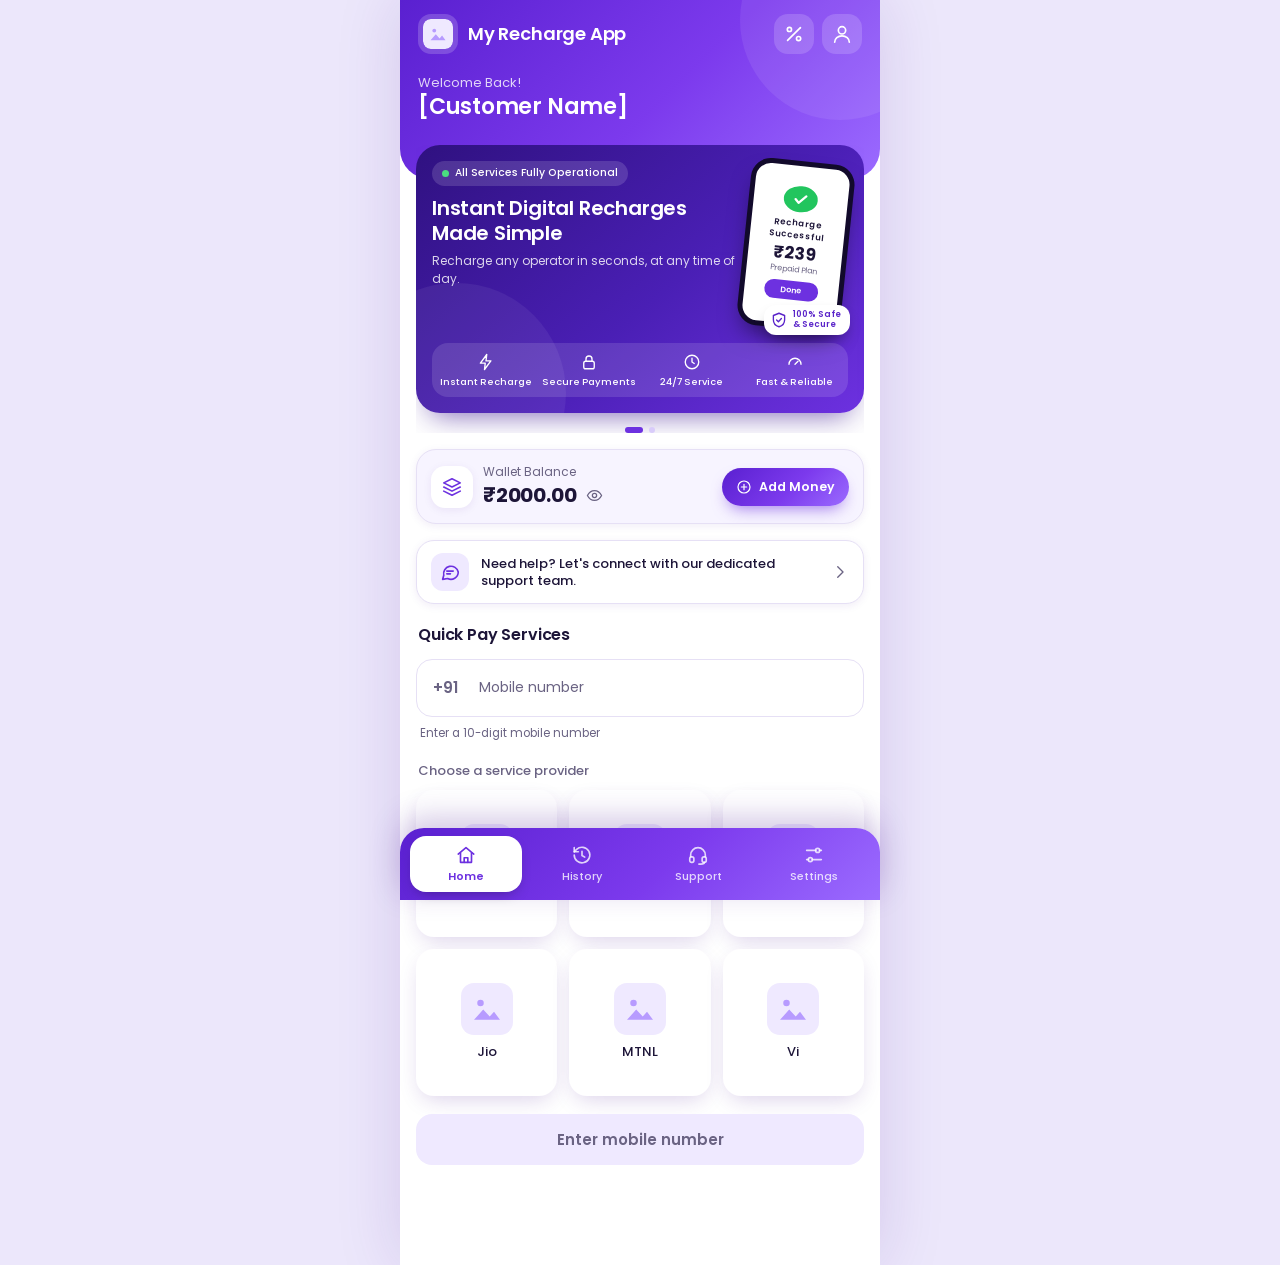
==== portal/index.html @ c307d3b6 "update" ====
<!DOCTYPE html>
<html lang="en">
<head>
  <meta charset="UTF-8">
  <meta name="viewport" content="width=device-width, initial-scale=1, viewport-fit=cover">
  <meta name="theme-color" content="#6d31e0">
  <title>My Recharge App</title>

  <link rel="preconnect" href="https://fonts.googleapis.com">
  <link rel="preconnect" href="https://fonts.gstatic.com" crossorigin>
  <link href="https://fonts.googleapis.com/css2?family=Poppins:wght@400;500;600;700&display=swap" rel="stylesheet">
  <link rel="stylesheet" href="style.css">
</head>
<body>
  <div class="app">

    <!-- 1. HEADER -->
    <header class="topbar">
      <div class="topbar__row">
        <div class="brand">
          <!-- Logo placeholder. Recommended size: 80x80 px, transparent PNG or SVG -->
          <img class="brand__logo" src="logo.jpg" alt="My Recharge App logo" width="40" height="40">
          <span class="brand__name">My Recharge App</span>
        </div>
        <div class="topbar__actions">
          <button class="icon-btn" type="button" data-action="offers" data-ripple aria-label="Offers and promotions">
            <svg class="ico" viewBox="0 0 24 24" aria-hidden="true"><path d="M19 5L5 19"/><circle cx="7" cy="7" r="2.3"/><circle cx="17" cy="17" r="2.3"/></svg>
          </button>
          <button class="icon-btn" type="button" data-action="profile" data-ripple aria-label="Profile">
            <svg class="ico" viewBox="0 0 24 24" aria-hidden="true"><circle cx="12" cy="8" r="4"/><path d="M4 21c0-4 3.6-7 8-7s8 3 8 7"/></svg>
          </button>
        </div>
      </div>

      <div class="greeting">
        <p class="greeting__hello">Welcome Back!</p>
        <p class="greeting__name">[Customer Name]</p>
      </div>
    </header>

    <main class="content">

      <!-- 2. HERO BANNER -->
      <section class="hero" aria-label="Announcements and offers">
        <div class="hero__track" id="heroTrack">

          <article class="slide slide--primary">
            <div class="slide__copy">
              <span class="status-pill"><span class="status-pill__dot"></span>All Services Fully Operational</span>
              <h2 class="slide__title">Instant Digital Recharges Made Simple</h2>
              <p class="slide__text">Recharge any operator in seconds, at any time of day.</p>
            </div>

            <div class="phone-wrap">
              <div class="phone" aria-hidden="true">
                <div class="phone__screen">
                  <div class="phone__check">
                    <svg class="ico" viewBox="0 0 24 24"><path d="M5 12.5l4.5 4.5L19 7.5"/></svg>
                  </div>
                  <p class="phone__status">Recharge Successful</p>
                  <p class="phone__amount">₹239</p>
                  <p class="phone__meta">Prepaid Plan</p>
                  <span class="phone__done">Done</span>
                </div>
              </div>
              <div class="seal">
                <svg class="ico" viewBox="0 0 24 24" aria-hidden="true"><path d="M12 3l7.5 3v5.5c0 4.5-3.2 8.2-7.5 9.5-4.3-1.3-7.5-5-7.5-9.5V6L12 3z"/><path d="M8.8 12l2.4 2.4 4-4.4"/></svg>
                <span>100% Safe<br>&amp; Secure</span>
              </div>
            </div>

            <ul class="slide__features">
              <li>
                <svg class="ico" viewBox="0 0 24 24" aria-hidden="true"><path d="M13 2L4.5 13.5H11L10 22l8.5-11.5H12L13 2z"/></svg>
                Instant Recharge
              </li>
              <li>
                <svg class="ico" viewBox="0 0 24 24" aria-hidden="true"><rect x="5" y="11" width="14" height="10" rx="2.5"/><path d="M8 11V8a4 4 0 018 0v3"/></svg>
                Secure Payments
              </li>
              <li>
                <svg class="ico" viewBox="0 0 24 24" aria-hidden="true"><circle cx="12" cy="12" r="9"/><path d="M12 7v5l3 2"/></svg>
                24/7 Service
              </li>
              <li>
                <svg class="ico" viewBox="0 0 24 24" aria-hidden="true"><path d="M4 15a8 8 0 1116 0"/><path d="M12 15l4-4"/></svg>
                Fast &amp; Reliable
              </li>
            </ul>
          </article>

          <article class="slide slide--offer">
            <div class="slide__copy">
              <h2 class="slide__title">Top up once, recharge in a tap</h2>
              <p class="slide__text">Keep your wallet funded for faster checkout on every recharge.</p>
              <button class="btn btn--primary btn--sm" type="button" data-action="add-money" data-ripple>Add Money</button>
            </div>
            <!-- Offer artwork placeholder. Recommended size: 240x240 px -->
            <img class="slide__art" src="
           jio.jpg" alt="Wallet offer illustration" width="110" height="110">
          </article>

        </div>
        <div class="hero__dots" id="heroDots">
          <button class="hero__dot is-active" type="button" aria-label="Show announcement 1"></button>
          <button class="hero__dot" type="button" aria-label="Show announcement 2"></button>
        </div>
      </section>

      <!-- 3. WALLET -->
      <section class="wallet card" aria-label="Wallet">
        <div class="wallet__icon">
          <svg class="ico" viewBox="0 0 24 24" aria-hidden="true"><path d="M12 3l9 4.5-9 4.5-9-4.5L12 3z"/><path d="M3 12l9 4.5 9-4.5"/><path d="M3 16.5L12 21l9-4.5"/></svg>
        </div>
        <div class="wallet__info">
          <p class="wallet__label">Wallet Balance</p>
          <p class="wallet__amount">
            <span id="balanceValue" data-value="₹2000.00">₹2000.00</span>
            <button class="eye-btn" id="toggleBalance" type="button" aria-pressed="false" aria-label="Hide balance">
              <svg class="ico eye-open" viewBox="0 0 24 24" aria-hidden="true"><path d="M2 12s3.6-7 10-7 10 7 10 7-3.6 7-10 7S2 12 2 12z"/><circle cx="12" cy="12" r="3"/></svg>
              <svg class="ico eye-closed" viewBox="0 0 24 24" aria-hidden="true"><path d="M3 3l18 18"/><path d="M10.6 5.1A9.8 9.8 0 0112 5c6.4 0 10 7 10 7a17 17 0 01-3.2 4.2M6.6 6.6C3.7 8.4 2 12 2 12s3.6 7 10 7c1.7 0 3.2-.4 4.5-1"/><path d="M9.9 9.9a3 3 0 004.2 4.2"/></svg>
            </button>
          </p>
        </div>
        <button class="btn btn--primary" type="button" data-action="add-money" data-ripple>
          <svg class="ico" viewBox="0 0 24 24" aria-hidden="true"><circle cx="12" cy="12" r="9"/><path d="M12 8v8M8 12h8"/></svg>
          Add Money
        </button>
      </section>

      <!-- 4. SUPPORT BANNER -->
      <button class="support" type="button" data-action="support" data-ripple="dark">
        <span class="support__icon">
          <svg class="ico" viewBox="0 0 24 24" aria-hidden="true"><path d="M21 12a8 8 0 01-11.6 7.1L4 20l1.2-4.4A8 8 0 1121 12z"/><path d="M8.5 11h7M8.5 14h4"/></svg>
        </span>
        <span class="support__text">Need help? Let's connect with our dedicated support team.</span>
        <svg class="ico support__chevron" viewBox="0 0 24 24" aria-hidden="true"><path d="M9 5l7 7-7 7"/></svg>
      </button>

      <!-- 5. QUICK PAY SERVICES -->
      <section class="quickpay" aria-labelledby="quickpayTitle">
        <h2 class="section-title" id="quickpayTitle">Quick Pay Services</h2>

        <div class="field" id="numberField">
          <span class="field__prefix">+91</span>
          <input class="field__input" id="mobileNumber" type="tel" inputmode="numeric" autocomplete="tel-national" placeholder="Enter 10 digits" aria-describedby="numberHint">
          <label class="field__label" for="mobileNumber">Mobile number</label>
          <span class="field__status" aria-hidden="true">
            <svg class="ico" viewBox="0 0 24 24"><path d="M5 12.5l4.5 4.5L19 7.5"/></svg>
          </span>
        </div>
        <p class="field__hint" id="numberHint" role="status">Enter a 10-digit mobile number</p>

        <h3 class="subtitle">Choose a service provider</h3>
        <!--
          Logo placeholders. Recommended size: 96x96 px, transparent PNG or SVG.
          Replace each src="placeholder.png" with the real logo path.
        -->
        <div class="operators" role="group" aria-label="Service providers">
          <button class="op" type="button" data-operator="Prepaid" data-ripple="dark" aria-pressed="false">
            <span class="op__logo"><img src="prepaid.jpg" alt="Prepaid recharge logo" width="52" height="52"></span>
            <span class="op__name">Prepaid</span>
          </button>
          <button class="op" type="button" data-operator="Airtel" data-ripple="dark" aria-pressed="false">
            <span class="op__logo"><img src="airtel.jpg" alt="Airtel logo" width="52" height="52"></span>
            <span class="op__name">Airtel</span>
          </button>
          <button class="op" type="button" data-operator="BSNL" data-ripple="dark" aria-pressed="false">
            <span class="op__logo"><img src="bsnl.jpg" alt="BSNL logo" width="52" height="52"></span>
            <span class="op__name">BSNL</span>
          </button>
          <button class="op" type="button" data-operator="Jio" data-ripple="dark" aria-pressed="false">
            <span class="op__logo"><img src="jio.jpg" alt="Jio logo" width="52" height="52"></span>
            <span class="op__name">Jio</span>
          </button>
          <button class="op" type="button" data-operator="MTNL" data-ripple="dark" aria-pressed="false">
            <span class="op__logo"><img src="mtnl.jpg" alt="MTNL logo" width="52" height="52"></span>
            <span class="op__name">MTNL</span>
          </button>
          <button class="op" type="button" data-operator="Vi" data-ripple="dark" aria-pressed="false">
            <span class="op__logo"><img src="vi.jpg" alt="Vi logo" width="52" height="52"></span>
            <span class="op__name">Vi</span>
          </button>
        </div>

        <button class="btn btn--primary btn--block" id="continueBtn" type="button" data-ripple disabled>
          <span id="continueLabel">Enter mobile number</span>
        </button>
      </section>
    </main>

    <!-- 6. BOTTOM NAVIGATION -->
    <nav class="bottom-nav" aria-label="Primary">
      <!-- Set a real href (for example href="history.html") later and the link will navigate normally. -->
      <a class="nav__item is-active" href="#" aria-current="page" data-ripple>
        <svg class="ico" viewBox="0 0 24 24" aria-hidden="true"><path d="M3.5 11L12 4l8.5 7"/><path d="M6 9.5V20h12V9.5"/><path d="M10 20v-5h4v5"/></svg>
        <span>Home</span>
      </a>
      <a class="nav__item" href="history/history.html" data-ripple>
        <svg class="ico" viewBox="0 0 24 24" aria-hidden="true"><path d="M3.5 12a8.5 8.5 0 102.6-6.1L3.5 8.5"/><path d="M3.5 4v4.5H8"/><path d="M12 8v4.5l3 1.8"/></svg>
        <span>History</span>
      </a>
      <a class="nav__item" href="support/support.html" data-ripple>
        <svg class="ico" viewBox="0 0 24 24" aria-hidden="true"><path d="M4 14v-2a8 8 0 0116 0v2"/><rect x="3" y="14" width="4.5" height="6" rx="2"/><rect x="16.5" y="14" width="4.5" height="6" rx="2"/><path d="M19 20c0 1.2-1.5 2-4 2h-2"/></svg>
        <span>Support</span>
      </a>
      <a class="nav__item" href="#" data-ripple>
        <svg class="ico" viewBox="0 0 24 24" aria-hidden="true"><path d="M4 7h10M18 7h2M4 17h2M10 17h10"/><circle cx="16" cy="7" r="2.2"/><circle cx="8" cy="17" r="2.2"/></svg>
        <span>Settings</span>
      </a>
    </nav>

    <div class="toast" id="toast" role="status" aria-live="polite"></div>
  </div>

  <script src="script.js"></script>
</body>
</html>
---- portal/style.css ----
/* ==========================================================
   My Recharge App: mobile-first styles
   Palette: violet + white. Font: Poppins (Open Sans fallback)
   ========================================================== */

:root {
  --violet-800: #3a1590;
  --violet-700: #5a24c9;
  --violet-600: #6d31e0;
  --violet-500: #8352f0;
  --violet-200: #d9ccfa;
  --violet-100: #efe9ff;
  --violet-50:  #f7f4ff;

  --ink:   #1d1538;
  --muted: #6a6383;
  --line:  #e6e0f5;
  --ok:    #16a34a;
  --danger:#dc2626;

  --grad: linear-gradient(135deg, #5a20d0 0%, #7c3aed 55%, #9b6bff 100%);

  --shadow-sm: 0 2px 8px rgba(76, 29, 149, .08);
  --shadow-md: 0 8px 22px -6px rgba(76, 29, 149, .22);
  --shadow-lg: 0 16px 28px -14px rgba(58, 21, 144, .65);

  --nav-h: 72px;
  --font: 'Poppins', 'Open Sans', system-ui, -apple-system, 'Segoe UI', Roboto, sans-serif;
}

/* ---------- Base ---------- */
*, *::before, *::after { box-sizing: border-box; }

html { -webkit-text-size-adjust: 100%; }

body {
  margin: 0;
  font-family: var(--font);
  color: var(--ink);
  background: #ece7fb;
  line-height: 1.4;
  -webkit-font-smoothing: antialiased;
  -webkit-tap-highlight-color: transparent;
}

button { font: inherit; color: inherit; border: 0; background: none; padding: 0; cursor: pointer; }
img { display: block; max-width: 100%; }
p, h2, h3 { margin: 0; }

:focus-visible { outline: 3px solid #b79bff; outline-offset: 2px; }

.ico {
  width: 22px;
  height: 22px;
  flex: none;
  fill: none;
  stroke: currentColor;
  stroke-width: 1.8;
  stroke-linecap: round;
  stroke-linejoin: round;
}

/* Elements that show a tap ripple (see script.js) */
[data-ripple] { position: relative; overflow: hidden; }

.ripple {
  position: absolute;
  border-radius: 50%;
  background: rgba(255, 255, 255, .45);
  transform: scale(0);
  animation: ripple .55s ease-out forwards;
  pointer-events: none;
}
.ripple--dark { background: rgba(109, 49, 224, .16); }

@keyframes ripple { to { transform: scale(1); opacity: 0; } }

/* ---------- App shell ---------- */
.app {
  position: relative;
  max-width: 480px;
  min-height: 100vh;
  min-height: 100dvh;
  margin: 0 auto;
  background: #fff;
  box-shadow: 0 0 60px rgba(76, 29, 149, .15);
}

/* ---------- Header ---------- */
.topbar {
  position: relative;
  overflow: hidden;
  padding: calc(env(safe-area-inset-top) + 14px) 18px 56px;
  color: #fff;
  background: var(--grad);
  border-radius: 0 0 30px 30px;
}

.topbar::before {
  content: "";
  position: absolute;
  top: -80px;
  right: -60px;
  width: 200px;
  height: 200px;
  border-radius: 50%;
  background: rgba(255, 255, 255, .08);
}

.topbar__row {
  position: relative;
  display: flex;
  align-items: center;
  justify-content: space-between;
  gap: 12px;
}

.brand { display: flex; align-items: center; gap: 10px; min-width: 0; }

.brand__logo {
  width: 40px;
  height: 40px;
  object-fit: contain;
  padding: 5px;
  border-radius: 13px;
  background: rgba(255, 255, 255, .18);
}

.brand__name {
  font-size: 18px;
  font-weight: 600;
  letter-spacing: -.01em;
  white-space: nowrap;
}

.topbar__actions { display: flex; gap: 8px; }

.icon-btn {
  width: 40px;
  height: 40px;
  display: grid;
  place-items: center;
  border-radius: 14px;
  color: #fff;
  background: rgba(255, 255, 255, .16);
  transition: transform .15s ease, background .2s ease;
}
.icon-btn:active { transform: scale(.92); background: rgba(255, 255, 255, .28); }

.greeting { position: relative; margin-top: 20px; }
.greeting__hello { font-size: 13px; opacity: .8; }
.greeting__name { font-size: 22px; font-weight: 600; letter-spacing: -.01em; }

/* ---------- Content ---------- */
.content {
  position: relative;
  display: flex;
  flex-direction: column;
  gap: 16px;
  margin-top: -34px;
  padding: 0 16px calc(var(--nav-h) + 28px + env(safe-area-inset-bottom));
}

/* ---------- Hero banner ---------- */
.hero { position: relative; }

.hero__track {
  position: relative;
  display: flex;
  gap: 12px;
  padding-bottom: 20px;
  overflow-x: auto;
  scroll-snap-type: x mandatory;
  scrollbar-width: none;
  overscroll-behavior-x: contain;
}
.hero__track::-webkit-scrollbar { display: none; }

.slide {
  position: relative;
  flex: 0 0 100%;
  scroll-snap-align: center;
  overflow: hidden;
  padding: 16px;
  border-radius: 24px;
  display: grid;
  grid-template-columns: 1fr 104px;
  grid-template-areas:
    "copy phone"
    "features features";
  column-gap: 8px;
  row-gap: 14px;
  box-shadow: var(--shadow-lg);
}

.slide--primary {
  color: #fff;
  background: linear-gradient(140deg, #2f1180 0%, #4a1fb5 55%, #6d31e0 100%);
}
.slide--primary::before {
  content: "";
  position: absolute;
  left: -70px;
  bottom: -90px;
  width: 220px;
  height: 220px;
  border-radius: 50%;
  background: rgba(255, 255, 255, .06);
}

.slide--offer {
  color: var(--ink);
  background: linear-gradient(140deg, #f5f0ff, #e2d6ff);
  grid-template-columns: 1fr 110px;
  grid-template-areas: "copy art";
  align-items: center;
}

.slide__copy { grid-area: copy; position: relative; }

.status-pill {
  display: inline-flex;
  align-items: center;
  gap: 6px;
  padding: 5px 10px;
  font-size: 10.5px;
  font-weight: 500;
  border-radius: 99px;
  background: rgba(255, 255, 255, .14);
}
.status-pill__dot {
  width: 7px;
  height: 7px;
  border-radius: 50%;
  background: #4ade80;
  animation: live 2s ease-in-out infinite;
}
@keyframes live {
  0%, 100% { box-shadow: 0 0 0 0 rgba(74, 222, 128, .6); }
  50%      { box-shadow: 0 0 0 5px rgba(74, 222, 128, 0); }
}

.slide__title {
  margin: 10px 0 6px;
  font-size: 20px;
  font-weight: 600;
  line-height: 1.25;
  letter-spacing: -.01em;
}
.slide__text { font-size: 12px; line-height: 1.5; opacity: .82; }
.slide--offer .slide__text { color: var(--muted); opacity: 1; margin-bottom: 14px; }

.slide__art {
  grid-area: art;
  width: 110px;
  height: 110px;
  object-fit: contain;
}

/* Dummy smartphone */
.phone-wrap { grid-area: phone; position: relative; justify-self: end; width: 104px; }

.phone {
  height: 168px;
  padding: 5px;
  border-radius: 20px;
  background: #120a2b;
  transform: rotate(6deg);
  box-shadow: 0 14px 24px -8px rgba(0, 0, 0, .55);
}

.phone__screen {
  height: 100%;
  padding: 20px 6px 24px;
  display: flex;
  flex-direction: column;
  align-items: center;
  text-align: center;
  border-radius: 15px;
  color: var(--ink);
  background: #fff;
}

.phone__check {
  width: 34px;
  height: 34px;
  display: grid;
  place-items: center;
  border-radius: 50%;
  color: #fff;
  background: #22c55e;
}
.phone__check .ico { width: 18px; height: 18px; stroke-width: 3; }

.phone__status { margin-top: 6px; font-size: 8.5px; font-weight: 600; }
.phone__amount { font-size: 17px; font-weight: 700; line-height: 1.3; }
.phone__meta   { font-size: 8px; color: var(--muted); }
.phone__done {
  margin-top: 6px;
  padding: 4px 16px;
  font-size: 8px;
  font-weight: 600;
  color: #fff;
  border-radius: 99px;
  background: var(--violet-600);
}

.seal {
  position: absolute;
  right: -2px;
  bottom: -6px;
  display: flex;
  align-items: center;
  gap: 5px;
  padding: 5px 9px 5px 6px;
  font-size: 8.5px;
  font-weight: 600;
  line-height: 1.15;
  color: var(--violet-700);
  border-radius: 12px;
  background: #fff;
  box-shadow: 0 8px 16px -6px rgba(0, 0, 0, .45);
}
.seal .ico { width: 18px; height: 18px; }

.slide__features {
  grid-area: features;
  position: relative;
  display: grid;
  grid-template-columns: repeat(4, 1fr);
  gap: 4px;
  margin: 0;
  padding: 10px 4px;
  list-style: none;
  border-radius: 16px;
  background: rgba(255, 255, 255, .12);
}
.slide__features li {
  display: flex;
  flex-direction: column;
  align-items: center;
  gap: 5px;
  font-size: 9.5px;
  font-weight: 500;
  line-height: 1.2;
  text-align: center;
}
.slide__features .ico { width: 18px; height: 18px; }

.hero__dots {
  position: absolute;
  left: 0;
  right: 0;
  bottom: 0;
  display: flex;
  justify-content: center;
  gap: 6px;
}
.hero__dot {
  width: 6px;
  height: 6px;
  border-radius: 99px;
  background: var(--violet-200);
  transition: width .25s ease, background .25s ease;
}
.hero__dot.is-active { width: 18px; background: var(--violet-600); }

/* ---------- Buttons ---------- */
.btn {
  display: inline-flex;
  align-items: center;
  justify-content: center;
  gap: 7px;
  padding: 10px 14px;
  font-size: 12.5px;
  font-weight: 600;
  white-space: nowrap;
  border-radius: 999px;
  transition: transform .15s ease, box-shadow .2s ease, background .2s ease, color .2s ease;
}
.btn:active { transform: scale(.96); }
.btn .ico { width: 16px; height: 16px; }

.btn--primary {
  color: #fff;
  background: var(--grad);
  box-shadow: 0 8px 16px -6px rgba(109, 49, 224, .65);
}
.btn--sm { padding: 9px 16px; }

.btn--block {
  width: 100%;
  margin-top: 18px;
  padding: 15px;
  font-size: 15px;
  border-radius: 16px;
}
.btn:disabled {
  color: var(--muted);
  background: var(--violet-100);
  box-shadow: none;
  cursor: not-allowed;
}
.btn:disabled:active { transform: none; }

/* ---------- Wallet ---------- */
.card {
  background: var(--violet-50);
  border: 1px solid var(--line);
  border-radius: 20px;
  box-shadow: var(--shadow-sm);
}

.wallet { display: flex; align-items: center; gap: 10px; padding: 14px; }

.wallet__icon {
  width: 42px;
  height: 42px;
  display: grid;
  place-items: center;
  flex: none;
  color: var(--violet-600);
  border-radius: 14px;
  background: #fff;
  box-shadow: var(--shadow-sm);
}

.wallet__info { flex: 1; min-width: 0; }
.wallet__label { font-size: 12px; color: var(--muted); }
.wallet__amount {
  display: flex;
  align-items: center;
  gap: 4px;
  font-size: 20px;
  font-weight: 700;
  letter-spacing: -.01em;
}

.eye-btn {
  width: 28px;
  height: 28px;
  display: grid;
  place-items: center;
  color: var(--muted);
  border-radius: 50%;
  transition: background .2s ease, transform .15s ease;
}
.eye-btn:active { transform: scale(.9); background: var(--violet-100); }
.eye-btn .ico { width: 17px; height: 17px; }
.eye-closed { display: none; }
.eye-btn[aria-pressed="true"] .eye-open { display: none; }
.eye-btn[aria-pressed="true"] .eye-closed { display: block; }

/* ---------- Support banner ---------- */
.support {
  display: flex;
  align-items: center;
  gap: 12px;
  width: 100%;
  padding: 12px 14px;
  text-align: left;
  border: 1px solid var(--line);
  border-radius: 18px;
  background: #fff;
  box-shadow: var(--shadow-sm);
  transition: transform .15s ease, background .2s ease;
}
.support:active { transform: scale(.985); background: var(--violet-50); }

.support__icon {
  width: 38px;
  height: 38px;
  display: grid;
  place-items: center;
  flex: none;
  color: var(--violet-600);
  border-radius: 12px;
  background: var(--violet-100);
}
.support__text { flex: 1; font-size: 13px; font-weight: 500; line-height: 1.35; }
.support__chevron { width: 18px; height: 18px; color: var(--muted); }

/* ---------- Quick pay ---------- */
.section-title { margin: 4px 2px 12px; font-size: 16px; font-weight: 600; letter-spacing: -.01em; }
.subtitle { margin: 20px 2px 10px; font-size: 13px; font-weight: 500; color: var(--muted); }

/* Mobile number field with floating label */
.field {
  position: relative;
  display: flex;
  align-items: stretch;
  height: 58px;
  border: 1.5px solid var(--line);
  border-radius: 16px;
  background: #fff;
  transition: border-color .2s ease, box-shadow .2s ease;
}
.field:focus-within {
  border-color: var(--violet-600);
  box-shadow: 0 0 0 4px rgba(109, 49, 224, .14);
}

.field__prefix {
  display: flex;
  align-items: center;
  padding: 20px 0 0 16px;
  font-size: 15px;
  font-weight: 600;
  color: var(--muted);
  transform: translateY(-10px);
  transition: transform .2s ease, color .2s ease;
}

.field__input {
  flex: 1;
  min-width: 0;
  padding: 20px 46px 0 10px;
  font: inherit;
  font-size: 16px;
  font-weight: 600;
  letter-spacing: .04em;
  color: var(--ink);
  border: 0;
  outline: 0;
  background: transparent;
}
.field__input::placeholder { color: transparent; font-weight: 400; letter-spacing: 0; transition: color .2s ease; }
.field:focus-within .field__input::placeholder { color: #b3accb; }

.field__label {
  position: absolute;
  top: 50%;
  left: 62px;
  font-size: 14px;
  color: var(--muted);
  transform: translateY(-50%);
  pointer-events: none;
  transition: top .2s ease, left .2s ease, transform .2s ease, font-size .2s ease, color .2s ease;
}

.field:focus-within .field__prefix,
.field.is-filled .field__prefix { transform: none; }
.field:focus-within .field__label,
.field.is-filled .field__label {
  top: 9px;
  left: 16px;
  font-size: 10.5px;
  font-weight: 500;
  transform: none;
}
.field:focus-within .field__label { color: var(--violet-600); }
.field:focus-within .field__prefix { color: var(--violet-600); }

.field__status {
  position: absolute;
  top: 50%;
  right: 14px;
  width: 24px;
  height: 24px;
  display: grid;
  place-items: center;
  color: #fff;
  border-radius: 50%;
  background: var(--ok);
  transform: translateY(-50%) scale(0);
  transition: transform .25s cubic-bezier(.3, 1.6, .5, 1);
}
.field__status .ico { width: 14px; height: 14px; stroke-width: 3; }

.field.is-valid { border-color: var(--ok); }
.field.is-valid:focus-within { box-shadow: 0 0 0 4px rgba(22, 163, 74, .14); }
.field.is-valid .field__status { transform: translateY(-50%) scale(1); }

.field.is-error { border-color: var(--danger); animation: shake .35s ease; }
.field.is-error:focus-within { box-shadow: 0 0 0 4px rgba(220, 38, 38, .12); }
.field.is-error .field__label { color: var(--danger); }

@keyframes shake {
  20%, 60% { transform: translateX(-5px); }
  40%, 80% { transform: translateX(5px); }
}

.field__hint { min-height: 1.5em; margin: 8px 4px 0; font-size: 11.5px; color: var(--muted); }
.field__hint.is-ok { color: var(--ok); }
.field__hint.is-error { color: var(--danger); }

/* Operator grid */
.operators { display: grid; grid-template-columns: repeat(3, 1fr); gap: 12px; }

.op {
  position: relative;
  aspect-ratio: 1 / 1.04;
  display: flex;
  flex-direction: column;
  align-items: center;
  justify-content: center;
  gap: 8px;
  border: 1.5px solid transparent;
  border-radius: 18px;
  background: #fff;
  box-shadow: var(--shadow-md);
  transition: transform .18s ease, border-color .2s ease, background .2s ease, box-shadow .2s ease;
}
.op:active { transform: scale(.95); }

.op__logo { width: 52px; height: 52px; display: grid; place-items: center; }
.op__logo img { width: 100%; height: 100%; object-fit: contain; }
.op__name { font-size: 13px; font-weight: 500; }

.op__tick {
  position: absolute;
  top: 8px;
  right: 8px;
  width: 18px;
  height: 18px;
  display: grid;
  place-items: center;
  color: #fff;
  border-radius: 50%;
  background: var(--violet-600);
  transform: scale(0);
  transition: transform .22s cubic-bezier(.3, 1.6, .5, 1);
}
.op__tick .ico { width: 11px; height: 11px; stroke-width: 3.2; }

.op[aria-pressed="true"] {
  border-color: var(--violet-600);
  background: var(--violet-50);
  box-shadow: 0 0 0 3px rgba(109, 49, 224, .12), var(--shadow-md);
}
.op[aria-pressed="true"] .op__tick { transform: scale(1); }

@media (hover: hover) {
  .op:hover { transform: translateY(-2px); }
  .icon-btn:hover { background: rgba(255, 255, 255, .26); }
}

/* ---------- Bottom navigation ---------- */
.bottom-nav {
  position: fixed;
  left: 50%;
  bottom: 0;
  z-index: 20;
  width: 100%;
  max-width: 480px;
  display: grid;
  grid-template-columns: repeat(4, 1fr);
  gap: 4px;
  padding: 8px 10px calc(8px + env(safe-area-inset-bottom));
  border-radius: 24px 24px 0 0;
  background: var(--grad);
  box-shadow: 0 -10px 30px rgba(76, 29, 149, .25);
  transform: translateX(-50%);
}

.nav__item {
  display: flex;
  flex-direction: column;
  align-items: center;
  gap: 3px;
  padding: 8px 4px;
  font-size: 11px;
  font-weight: 500;
  color: rgba(255, 255, 255, .78);
  text-decoration: none;
  border-radius: 16px;
  transition: transform .15s ease, background .25s ease, color .25s ease, box-shadow .25s ease;
}
.nav__item:active { transform: scale(.94); }
.nav__item:focus-visible { outline-color: #fff; }

.nav__item.is-active {
  font-weight: 600;
  color: var(--violet-600);
  background: #fff;
  box-shadow: 0 6px 14px -6px rgba(0, 0, 0, .35);
}

/* ---------- Toast ---------- */
.toast {
  position: fixed;
  left: 50%;
  bottom: calc(var(--nav-h) + 20px + env(safe-area-inset-bottom));
  z-index: 30;
  max-width: calc(100% - 32px);
  padding: 10px 16px;
  font-size: 13px;
  color: #fff;
  border-radius: 14px;
  background: var(--ink);
  box-shadow: 0 10px 24px -8px rgba(29, 21, 56, .6);
  opacity: 0;
  transform: translate(-50%, 10px);
  pointer-events: none;
  transition: opacity .25s ease, transform .25s ease;
}
.toast.is-visible { opacity: 1; transform: translate(-50%, 0); }

/* ---------- Small screens ---------- */
@media (max-width: 350px) {
  .brand__name { font-size: 16px; }
  .slide__title { font-size: 18px; }
  .operators { gap: 8px; }
  .wallet .btn { padding: 9px 11px; }
}

/* ---------- Reduced motion ---------- */
@media (prefers-reduced-motion: reduce) {
  *, *::before, *::after {
    animation: none !important;
    transition-duration: .01ms !important;
    scroll-behavior: auto !important;
  }
  .ripple { display: none; }
}
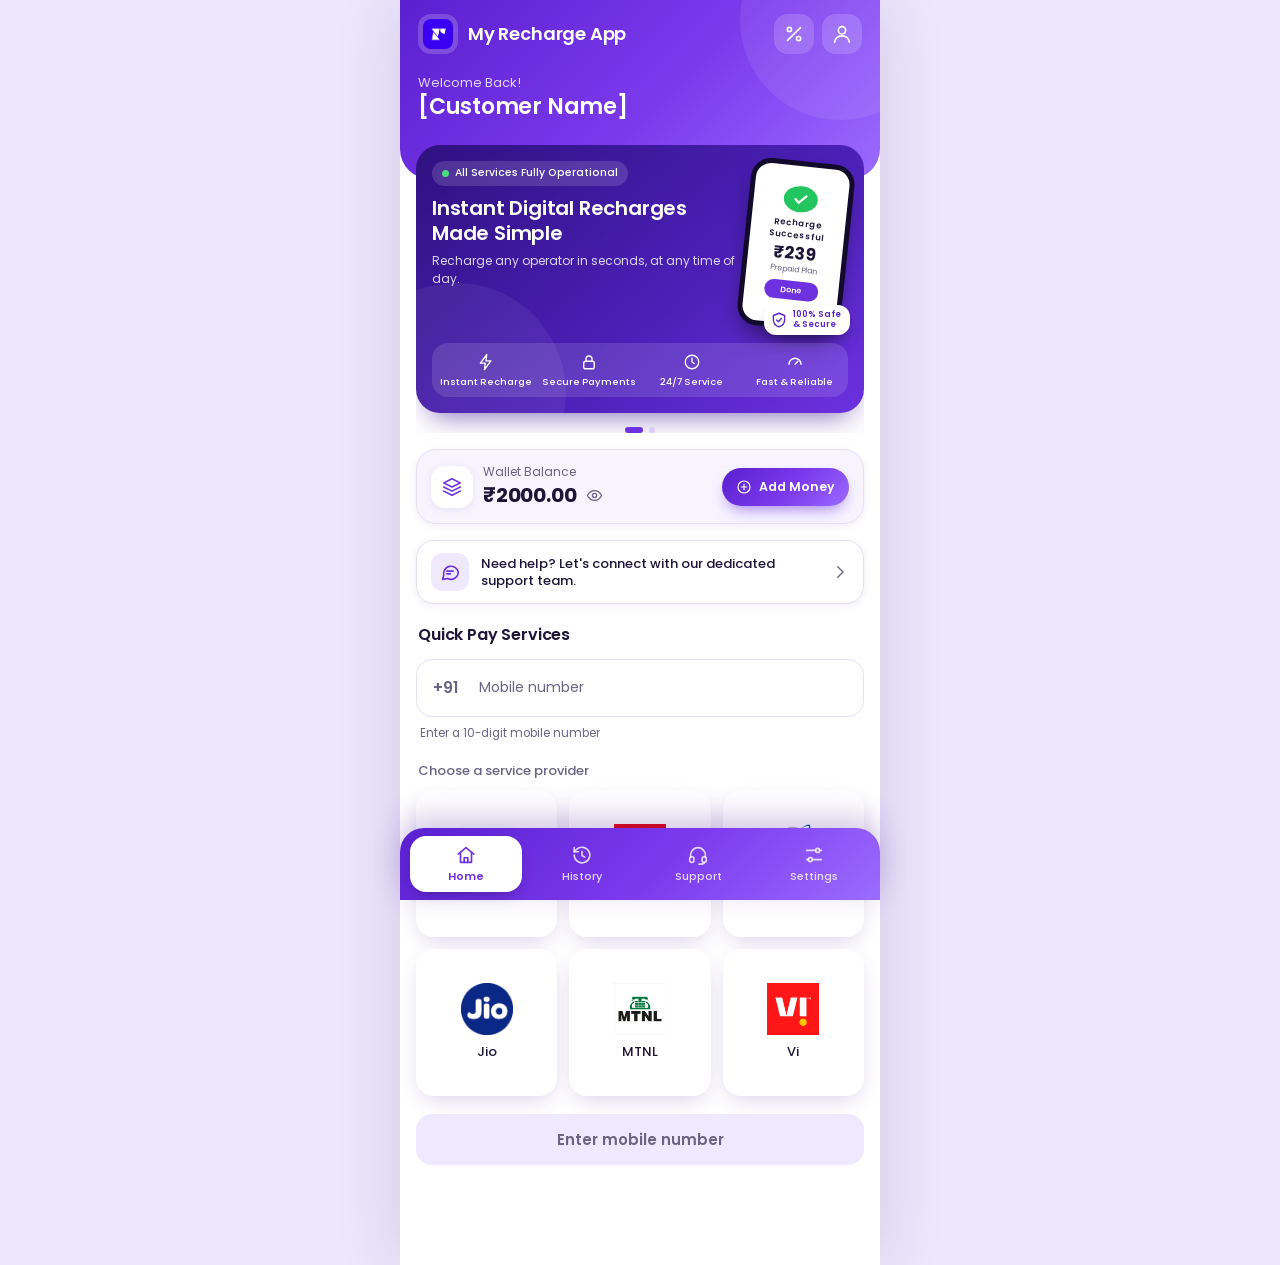
==== commit 7ee64a64: "update" ====
--- a/portal/index.html
+++ b/portal/index.html
@@ -196,11 +196,11 @@
         <svg class="ico" viewBox="0 0 24 24" aria-hidden="true"><path d="M3.5 11L12 4l8.5 7"/><path d="M6 9.5V20h12V9.5"/><path d="M10 20v-5h4v5"/></svg>
         <span>Home</span>
       </a>
-      <a class="nav__item" href="history/history.html" data-ripple>
+      <a class="nav__item" href="../history/history.html" data-ripple>
         <svg class="ico" viewBox="0 0 24 24" aria-hidden="true"><path d="M3.5 12a8.5 8.5 0 102.6-6.1L3.5 8.5"/><path d="M3.5 4v4.5H8"/><path d="M12 8v4.5l3 1.8"/></svg>
         <span>History</span>
       </a>
-      <a class="nav__item" href="support/support.html" data-ripple>
+      <a class="nav__item" href="../support/support.html" data-ripple>
         <svg class="ico" viewBox="0 0 24 24" aria-hidden="true"><path d="M4 14v-2a8 8 0 0116 0v2"/><rect x="3" y="14" width="4.5" height="6" rx="2"/><rect x="16.5" y="14" width="4.5" height="6" rx="2"/><path d="M19 20c0 1.2-1.5 2-4 2h-2"/></svg>
         <span>Support</span>
       </a>
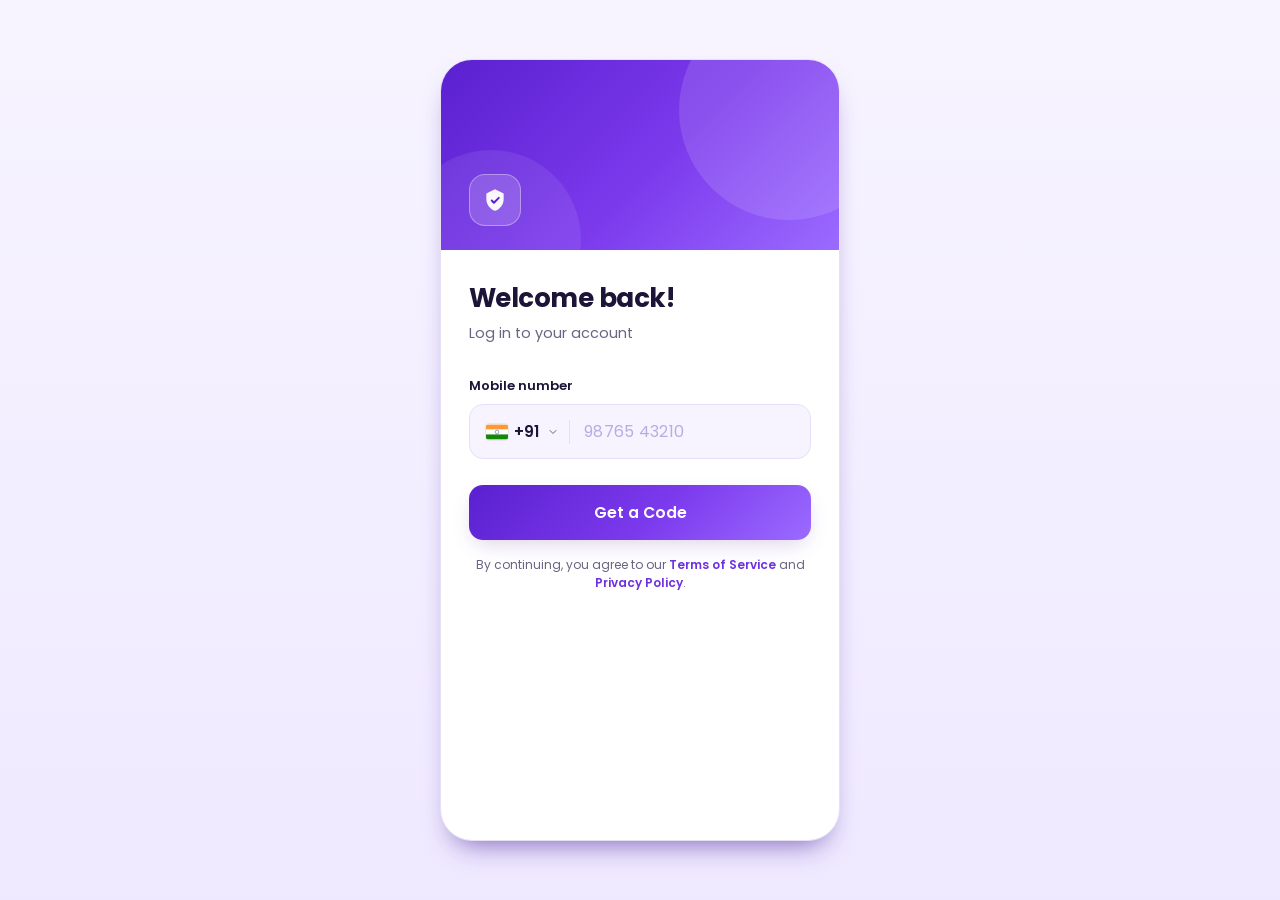
==== commit ba3a8019: "update" ====
--- a/portal/index.html
+++ b/portal/index.html
@@ -33,9 +33,10 @@
       </div>
 
       <div class="greeting">
-        <p class="greeting__hello">Welcome Back!</p>
-        <p class="greeting__name">[Customer Name]</p>
-      </div>
+  <p class="greeting__hello">Welcome Back!</p>
+  <!-- [Customer Name] এর জায়গায় id="userName" যোগ করুন -->
+  <p class="greeting__name" id="userName">Loading...</p> 
+</div>
     </header>
 
     <main class="content">
@@ -115,7 +116,8 @@
         <div class="wallet__info">
           <p class="wallet__label">Wallet Balance</p>
           <p class="wallet__amount">
-            <span id="balanceValue" data-value="₹2000.00">₹2000.00</span>
+            <span id="balanceValue" data-value="0.00">Loading...</span>
+
             <button class="eye-btn" id="toggleBalance" type="button" aria-pressed="false" aria-label="Hide balance">
               <svg class="ico eye-open" viewBox="0 0 24 24" aria-hidden="true"><path d="M2 12s3.6-7 10-7 10 7 10 7-3.6 7-10 7S2 12 2 12z"/><circle cx="12" cy="12" r="3"/></svg>
               <svg class="ico eye-closed" viewBox="0 0 24 24" aria-hidden="true"><path d="M3 3l18 18"/><path d="M10.6 5.1A9.8 9.8 0 0112 5c6.4 0 10 7 10 7a17 17 0 01-3.2 4.2M6.6 6.6C3.7 8.4 2 12 2 12s3.6 7 10 7c1.7 0 3.2-.4 4.5-1"/><path d="M9.9 9.9a3 3 0 004.2 4.2"/></svg>
